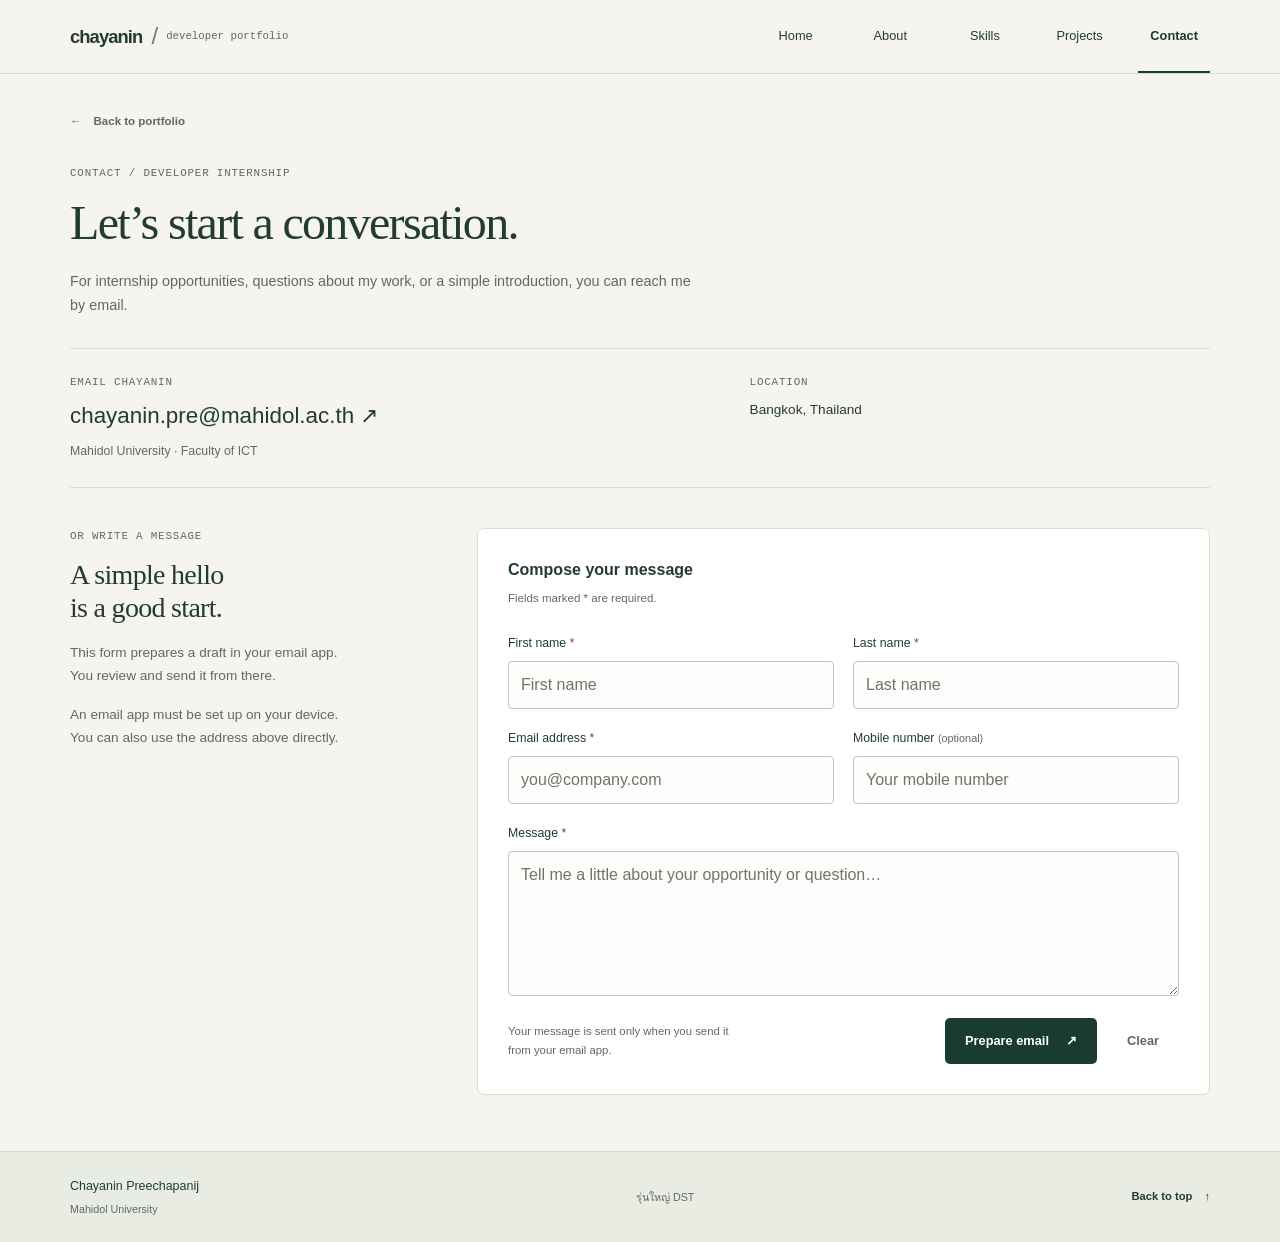
==== contact.html @ 7693a265 "Prepare portfolio for public GitHub Pages deployment" ====
<!DOCTYPE html>
<html lang="en">
<head>
    <meta charset="UTF-8">
    <meta name="viewport" content="width=device-width, initial-scale=1.0">
    <meta name="description" content="Contact Chayanin Preechapanij, a Mahidol University ICT student looking for a Developer Internship.">
    <meta name="theme-color" content="#193b32">
    <title>Contact | Chayanin Preechapanij</title>
    <link rel="stylesheet" href="styles.css">
    <script src="script.js" defer></script>
</head>
<body>
    <a class="skip-link" href="#main-content">Skip to content</a>
    <header class="site-header">
        <div class="container header-content">
            <a class="wordmark" href="index.html" aria-label="Chayanin Preechapanij — home">chayanin<span aria-hidden="true">/</span><span class="wordmark-caption">developer portfolio</span></a>
            <nav aria-label="Main navigation">
                <ul class="navigation">
                    <li><a href="index.html#home" data-section="home">Home</a></li>
                    <li><a href="index.html#about" data-section="about">About</a></li>
                    <li><a href="index.html#skills" data-section="skills">Skills</a></li>
                    <li><a href="index.html#projects" data-section="projects">Projects</a></li>
                    <li><a href="contact.html" aria-current="page">Contact</a></li>
                </ul>
            </nav>
        </div>
    </header>
    <main id="main-content" class="container contact-page" tabindex="-1">
        <a class="text-link return-link" href="index.html"><span aria-hidden="true">←</span> Back to portfolio</a>
        <div class="contact-page-heading">
            <p class="overline section-number">Contact / Developer Internship</p>
            <h1>Let’s start a conversation.</h1>
            <p>For internship opportunities, questions about my work, or a simple introduction, you can reach me by email.</p>
        </div>

        <section class="contact-directory" aria-labelledby="contact-details-title">
            <div>
                <h2 id="contact-details-title" class="overline">Email Chayanin</h2>
                <a class="email-address" href="mailto:chayanin.pre@mahidol.ac.th">chayanin.pre@mahidol.ac.th <span aria-hidden="true">↗</span></a>
                <p>Mahidol University · Faculty of ICT</p>
            </div>
            <div class="location-details">
                <p class="overline">Location</p><p>Bangkok, Thailand</p>
            </div>
        </section>

        <section class="message-section" aria-labelledby="message-title">
            <div class="message-intro">
                <p class="overline section-number">Or write a message</p>
                <h2 id="message-title">A simple hello<br>is a good start.</h2>
                <p>This form prepares a draft in your email app. You review and send it from there.</p>
                <p class="email-requirement">An email app must be set up on your device. You can also use the address above directly.</p>
            </div>

            <form id="contact-form" class="contact-form" action="mailto:chayanin.pre@mahidol.ac.th" method="post" enctype="text/plain" aria-describedby="form-help">
                <div class="form-heading"><h3>Compose your message</h3><p id="form-help">Fields marked <span class="required">*</span> are required.</p></div>
                <fieldset>
                    <legend class="visually-hidden">Your contact information and message</legend>
                    <div class="form-grid">
                        <div class="form-field"><label for="fname">First name <span class="required" aria-hidden="true">*</span></label><input id="fname" name="fname" type="text" autocomplete="given-name" placeholder="First name" maxlength="80" pattern=".*\S.*" title="Please enter your first name." required></div>
                        <div class="form-field"><label for="lname">Last name <span class="required" aria-hidden="true">*</span></label><input id="lname" name="lname" type="text" autocomplete="family-name" placeholder="Last name" maxlength="80" pattern=".*\S.*" title="Please enter your last name." required></div>
                        <div class="form-field"><label for="email">Email address <span class="required" aria-hidden="true">*</span></label><input id="email" name="email" type="email" autocomplete="email" placeholder="you@company.com" maxlength="254" required></div>
                        <div class="form-field"><label for="tel">Mobile number <span class="optional">(optional)</span></label><input id="tel" name="tel" type="tel" autocomplete="tel" placeholder="Your mobile number" maxlength="30"></div>
                        <div class="form-field full-width"><label for="message">Message <span class="required" aria-hidden="true">*</span></label><textarea id="message" name="message" rows="5" placeholder="Tell me a little about your opportunity or question…" maxlength="2000" required></textarea></div>
                    </div>
                </fieldset>
                <div class="form-bottom"><p>Your message is sent only when you send it from your email app.</p><div class="button-group"><button class="button button-dark" type="submit">Prepare email <span aria-hidden="true">↗</span></button><button class="button button-quiet" type="reset">Clear</button></div></div>
                <p class="form-status" id="form-status" role="status"></p>
                <noscript><p class="form-status">Your browser will use the form’s email-app fallback. If it does not open, please email the address above directly.</p></noscript>
            </form>
        </section>
    </main>
    <footer class="site-footer">
        <div class="container footer-content">
            <div><p class="footer-name">Chayanin Preechapanij</p><p>Mahidol University</p></div>
            <p lang="th">รุ่นใหญ่ DST</p>
            <a class="text-link" href="#main-content">Back to top <span aria-hidden="true">↑</span></a>
        </div>
    </footer>
</body>
</html>
---- styles.css ----
/* 1. Design tokens and base styles */
:root {
    --paper: #f5f4ee;
    --white: #fff;
    --ink: #233c33;
    --muted: #606a62;
    --green: #193b32;
    --green-hover: #2d5145;
    --lime: #d7edaa;
    --line: #d9ded2;
    --soft: #e9ede2;
    --focus: #a64d24;
    --heading-font: Georgia, "Times New Roman", serif;
    --body-font: "Helvetica Neue", Arial, sans-serif;
    --label-font: "SFMono-Regular", Consolas, monospace;
}

* { box-sizing: border-box; }
html { scroll-behavior: smooth; scroll-padding-top: 145px; }
body {
    margin: 0;
    background: var(--paper);
    color: var(--ink);
    font: 15px/1.7 var(--body-font);
    -webkit-font-smoothing: antialiased;
}
h1, h2, h3, p, ul, dl, dd { margin: 0; }
h1, h2 { font-family: var(--heading-font); font-weight: 400; line-height: 1.2; }
h1 { font-size: clamp(2rem, 4.1vw, 3rem); letter-spacing: -0.035em; }
h2 { font-size: 1.85rem; letter-spacing: -0.025em; }
h3 { font-size: 1.05rem; line-height: 1.4; font-weight: 600; }
p { color: var(--muted); }
a { color: inherit; text-decoration-thickness: 1px; text-underline-offset: 4px; }
a, button { transition: background-color 160ms ease, color 160ms ease, border-color 160ms ease; }
a:hover { color: var(--green-hover); }
button, input, textarea { font: inherit; }
button, summary { cursor: pointer; }
img { display: block; max-width: 100%; height: auto; }
::selection { background: var(--lime); color: var(--green); }
:focus-visible { outline: 3px solid var(--focus); outline-offset: 5px; }
.container { width: min(1140px, calc(100% - 40px)); margin-inline: auto; }
.overline { font: 0.68rem/1.6 var(--label-font); letter-spacing: 0.075em; text-transform: uppercase; }
.section-number { color: var(--muted); margin-bottom: 12px; }
.visually-hidden {
    position: absolute;
    width: 1px;
    height: 1px;
    padding: 0;
    overflow: hidden;
    clip-path: inset(50%);
    white-space: nowrap;
    border: 0;
}

/* 2. Shared navigation: every link stays visible on small screens */
.skip-link {
    position: fixed;
    top: 8px;
    left: 8px;
    z-index: 20;
    padding: 10px 16px;
    background: var(--lime);
    color: var(--green);
    transform: translateY(-160%);
}
.skip-link:focus { transform: translateY(0); }
.site-header { position: sticky; top: 0; z-index: 10; background: var(--paper); border-bottom: 1px solid var(--line); }
.header-content { display: flex; flex-direction: column; gap: 5px; padding-top: 13px; }
.wordmark { display: inline-flex; align-items: center; gap: 9px; align-self: flex-start; text-decoration: none; font-size: 1.15rem; font-weight: 700; letter-spacing: -0.05em; }
.wordmark > span:first-child { color: #738367; font-weight: 400; font-size: 1.5rem; }
.wordmark-caption { color: var(--muted); font: 0.61rem/1.4 var(--label-font); letter-spacing: 0; }
.navigation { display: grid; grid-template-columns: repeat(5, minmax(0, 1fr)); gap: 3px; list-style: none; padding: 0; }
.navigation a { display: flex; align-items: center; justify-content: center; min-height: 44px; padding: 9px 3px; border-bottom: 2px solid transparent; text-decoration: none; font-size: 0.75rem; }
.navigation a:hover { background: var(--soft); }
.navigation a[aria-current] { color: var(--green); border-bottom-color: var(--green); font-weight: 700; }

/* 3. Compact introduction */
.introduction { color: var(--paper); background: var(--green); }
.intro-topline { display: flex; flex-wrap: wrap; justify-content: space-between; align-items: center; gap: 10px; padding-block: 21px; border-bottom: 1px solid #456054; }
.intro-topline > .overline { color: #cad5c9; }
.availability { display: inline-flex; align-items: center; gap: 8px; color: var(--lime); font-size: 0.72rem; }
.availability > span { width: 6px; height: 6px; background: var(--lime); border-radius: 50%; }
.intro-content { max-width: 820px; margin-inline: auto; padding-block: 33px; text-align: center; }
.intro-description { max-width: 690px; margin: 18px auto 23px; color: #d1ddd0; font-size: 0.95rem; line-height: 1.85; }
.intro-description strong { color: var(--white); font-weight: 500; }
.button-group { display: flex; flex-wrap: wrap; align-items: center; gap: 10px; }
.intro-content .button-group { justify-content: center; }
.button { display: inline-flex; align-items: center; justify-content: center; gap: 17px; min-height: 46px; padding: 11px 19px; border: 1px solid transparent; border-radius: 5px; font-size: 0.8rem; font-weight: 600; line-height: 1.5; text-decoration: none; }
.button-lime { background: var(--lime); color: var(--green); }
.button-lime:hover { background: #e7f5c9; color: var(--green); }
.button-outline { border-color: #7c9583; color: var(--paper); background: transparent; }
.button-outline:hover { background: #315547; color: var(--white); }
.button-dark { background: var(--green); color: var(--white); }
.button-dark:hover { background: var(--green-hover); color: var(--white); }
.button-quiet { color: var(--muted); background: transparent; }
.button-quiet:hover { background: var(--soft); color: var(--ink); }
.introduction :focus-visible { outline-color: var(--lime); }
.intro-facts { display: grid; padding-block: 8px 15px; border-top: 1px solid #456054; }
.intro-facts > div { display: flex; flex-wrap: wrap; align-items: baseline; justify-content: space-between; gap: 5px 14px; padding-block: 9px; }
.intro-facts dt { color: #b6c8b8; font: 0.64rem/1.5 var(--label-font); text-transform: uppercase; letter-spacing: 0.035em; }
.intro-facts dd { font-size: 0.8rem; }

/* 4. Projects and reusable project cards */
.portfolio-section { padding-block: 36px; border-bottom: 1px solid var(--line); }
.section-heading { display: flex; flex-direction: column; gap: 15px; margin-bottom: 24px; }
.section-heading > p { font-size: 0.8rem; }
.projects-grid { display: grid; gap: 18px; }
.project-card { min-width: 0; overflow: hidden; background: var(--white); border: 1px solid var(--line); border-radius: 8px; }
.project-cover { display: flex; flex-direction: column; justify-content: space-between; gap: 22px; min-width: 0; padding: 22px; background: #e5e9de; }
.project-cover > .overline { color: #50644e; }
.project-cover img { width: 100%; border: 1px solid #cad3c2; border-radius: 2px; box-shadow: 0 7px 18px rgb(25 59 50 / 8%); }
.cover-caption { color: #50644e; font: 0.66rem/1.5 var(--label-font); }
.project-content { padding: 25px; }
.project-content > .overline { margin-bottom: 10px; color: var(--muted); }
.project-content h3 { font-size: 1.3rem; letter-spacing: -0.025em; }
.project-content > p:not(.overline) { margin-top: 12px; font-size: 0.83rem; }
.technology-list { display: flex; flex-wrap: wrap; gap: 7px; list-style: none; margin-block: 21px; padding: 0; }
.technology-list li { padding: 3px 7px; border: 1px solid var(--line); border-radius: 3px; color: #54624f; font: 0.66rem/1.6 var(--label-font); }
.project-links { display: flex; flex-wrap: wrap; align-items: center; gap: 9px 16px; }
.text-link { display: inline-flex; align-items: center; gap: 12px; min-height: 44px; font-size: 0.78rem; font-weight: 600; text-decoration: none; }
.text-link:hover { text-decoration: underline; }
.source-note { color: var(--muted); font-size: 0.67rem; }
.project-placeholder { display: flex; flex-direction: column; justify-content: space-between; align-items: flex-start; gap: 22px; min-width: 0; padding: 25px; border: 1px dashed #bac5b0; border-radius: 8px; }
.placeholder-mark { color: #79896f; font-size: 1.7rem; font-weight: 300; line-height: 1; }
.project-placeholder .overline { margin-bottom: 9px; color: var(--muted); }
.project-placeholder h3 { font-size: 1.15rem; }
.project-placeholder p:not(.overline) { max-width: 260px; margin-top: 10px; font-size: 0.8rem; }
.placeholder-label { padding: 3px 8px; background: var(--soft); color: #596752; font: 0.62rem/1.6 var(--label-font); }

/* 5. Profile, skills, and academic records */
.section-with-rail { display: grid; gap: 24px; }
.section-rail > p:last-child:not(.overline) { margin-top: 13px; max-width: 190px; font-size: 0.8rem; }
.about-content > p:not(.section-lead) { margin-top: 16px; max-width: 750px; font-size: 0.88rem; }
.section-lead { color: var(--ink); font-size: 1.3rem; font-weight: 500; letter-spacing: -0.02em; line-height: 1.5; }
.section-lead > span { color: var(--muted); font-weight: 400; }
.profile-note { display: flex; align-items: flex-start; gap: 12px; margin-top: 22px; padding: 14px 16px; border-left: 2px solid #77935b; background: var(--soft); }
.profile-note p { font-size: 0.78rem; }
.profile-note strong { color: var(--ink); font-weight: 600; }
.note-marker { width: 6px; height: 6px; margin-top: 7px; background: #68844f; flex-shrink: 0; }
.skill-row { display: flex; flex-wrap: wrap; justify-content: space-between; align-items: center; gap: 18px; padding-block: 21px; border-bottom: 1px solid var(--line); }
.skill-row:first-child { padding-top: 0; }
.skill-row h3 { font-size: 0.88rem; font-weight: 500; }
.skill-list { display: flex; flex-wrap: wrap; gap: 10px; list-style: none; padding: 0; }
.skill-list li { min-width: 64px; padding: 5px 14px; border: 1px solid #c4cebc; background: var(--white); border-radius: 4px; text-align: center; font: 0.85rem/1.6 var(--label-font); }
.implementation-note { margin-top: 20px; font-size: 0.76rem; }
.implementation-note strong { color: var(--ink); font-weight: 500; }
.education-records { display: grid; gap: 26px; }
.education-record + .education-record { padding-top: 25px; border-top: 1px solid var(--line); }
.record-label { display: flex; flex-wrap: wrap; align-items: center; gap: 12px; margin-bottom: 12px; color: var(--muted); }
.record-badge { border-radius: 3px; padding: 2px 7px; background: var(--soft); color: #526348; font-size: 0.65rem; }
.education-record h3 { margin-bottom: 5px; font-size: 1.08rem; }
.education-record p { font-size: 0.85rem; }
.education-record .record-detail { margin-top: 10px; font-size: 0.73rem; }
.record-detail > span { padding-inline: 8px; color: var(--muted); }
.record-detail strong { color: var(--ink); }
.background-grid { display: grid; gap: 24px; }
.languages > h3 { margin-bottom: 16px; font-size: 0.88rem; }
.languages dl > div { display: flex; flex-wrap: wrap; justify-content: space-between; gap: 8px; padding-block: 10px; font-size: 0.8rem; border-bottom: 1px solid var(--line); }
.languages dd { color: var(--muted); }
.background-details details { border-bottom: 1px solid var(--line); }
summary { display: flex; align-items: center; justify-content: space-between; gap: 16px; min-height: 46px; padding-block: 12px; list-style: none; font-size: 0.83rem; }
summary::-webkit-details-marker { display: none; }
summary:hover { color: var(--green-hover); }
summary > span { font-size: 1.1rem; transition: transform 160ms ease; }
details[open] > summary > span { transform: rotate(45deg); }
.details-content, .reference-list { padding: 5px 0 19px; }
.details-content h3, .reference-list h3 { font-size: 0.85rem; }
.details-content p { margin-top: 5px; font-size: 0.8rem; }
.details-content .detail-caption { font-size: 0.72rem; }
.reference-list { display: grid; gap: 14px; list-style: none; font-size: 0.78rem; }
.reference-list a { overflow-wrap: anywhere; }

/* 6. Contact invitation and footer */
.contact-invitation { display: flex; flex-direction: column; align-items: flex-start; gap: 22px; padding-block: 36px; }
.contact-invitation .overline { color: var(--muted); margin-bottom: 12px; }
.contact-invitation h2 { font-size: 1.75rem; }
.contact-invitation p:last-child { margin-top: 11px; font-size: 0.82rem; }
.site-footer { background: #e9ece2; border-top: 1px solid #d4dbcc; }
.footer-content { display: flex; flex-wrap: wrap; align-items: center; justify-content: space-between; gap: 16px 28px; padding-block: 23px; font-size: 0.67rem; }
.footer-name { color: var(--ink); margin-bottom: 3px; font-size: 0.78rem; }
.footer-content .text-link { font-size: 0.7rem; }

/* 7. Contact page */
.contact-page { padding-block: 20px 40px; }
.return-link { color: var(--muted); font-size: 0.72rem; margin-bottom: 21px; }
.contact-page-heading > p:last-child { max-width: 630px; margin-top: 17px; font-size: 0.9rem; }
.contact-directory { display: grid; gap: 24px; margin-top: 30px; padding-block: 25px; border-top: 1px solid var(--line); border-bottom: 1px solid var(--line); }
.contact-directory .overline { margin-bottom: 7px; color: var(--muted); }
.email-address { display: inline-block; font-size: clamp(0.95rem, 2.1vw, 1.4rem); line-height: 1.6; font-weight: 500; text-decoration: none; overflow-wrap: anywhere; }
.email-address:hover { text-decoration: underline; }
.contact-directory p:not(.overline) { margin-top: 7px; font-size: 0.77rem; }
.location-details > p:not(.overline) { color: var(--ink); font-size: 0.85rem; }
.postal-address { max-width: 330px; margin-top: 7px; }
.postal-address summary { justify-content: flex-start; gap: 12px; padding-block: 6px; min-height: 44px; color: var(--muted); font-size: 0.72rem; }
.postal-address address { padding-block: 4px 8px; color: var(--muted); font-size: 0.78rem; font-style: normal; }
.message-section { display: grid; gap: 26px; margin-top: 34px; }
.message-intro > p:not(.overline) { margin-top: 16px; font-size: 0.85rem; }
.message-intro .email-requirement { font-size: 0.74rem; }
.contact-form { min-width: 0; padding: 23px; border: 1px solid var(--line); border-radius: 7px; background: var(--white); }
.form-heading { margin-bottom: 25px; }
.form-heading h3 { font-size: 1rem; }
.form-heading p { margin-top: 7px; font-size: 0.72rem; }
fieldset { min-width: 0; margin: 0; border: 0; padding: 0; }
.form-grid { display: grid; gap: 19px; }
.form-field { display: flex; flex-direction: column; gap: 7px; min-width: 0; }
label { font-size: 0.77rem; font-weight: 500; }
.required { color: #8e4623; }
.optional { color: var(--muted); font-size: 0.68rem; }
input, textarea { width: 100%; min-width: 0; border: 1px solid #bec8b6; border-radius: 4px; padding: 11px 12px; background: #fdfdfb; color: var(--ink); font-size: 1rem; line-height: 1.5; transition: border-color 160ms ease; }
input::placeholder, textarea::placeholder { color: #6d7668; opacity: 1; }
input:hover, textarea:hover { border-color: #7d9270; }
input:focus, textarea:focus { outline: 2px solid var(--green); outline-offset: 2px; border-color: var(--green); }
textarea { min-height: 145px; resize: vertical; }
.form-bottom { display: flex; flex-direction: column; gap: 18px; margin-top: 22px; }
.form-bottom > p { max-width: 310px; font-size: 0.71rem; }
.form-status:not(:empty) { margin-top: 20px; padding: 13px 16px; border-left: 2px solid #769354; background: var(--soft); color: var(--green); font-size: 0.78rem; overflow-wrap: anywhere; }

/* 8. Responsive enhancements */
@media (min-width: 600px) {
    .container { width: min(1140px, calc(100% - 64px)); }
    .intro-content { padding-block: 38px; }
    .intro-facts { grid-template-columns: repeat(3, minmax(0, 1fr)); gap: 20px; padding-block: 16px; }
    .intro-facts > div { display: block; padding: 0; }
    .intro-facts dd { margin-top: 6px; font-size: 0.76rem; }
    .portfolio-section { padding-block: 42px; }
    .section-heading { flex-direction: row; align-items: flex-end; justify-content: space-between; gap: 24px; }
    .section-heading > p { max-width: 280px; }
    .featured-project { display: grid; grid-template-columns: minmax(0, 0.9fr) minmax(0, 1fr); }
    .project-cover { padding: 20px; }
    .project-placeholder { flex-direction: row; align-items: center; }
    .placeholder-label { white-space: nowrap; }
    .background-grid { grid-template-columns: repeat(2, minmax(0, 1fr)); gap: 35px; }
    .contact-directory { grid-template-columns: minmax(0, 1.4fr) minmax(0, 1fr); gap: 35px; }
    .form-grid { grid-template-columns: repeat(2, minmax(0, 1fr)); }
    .full-width { grid-column: 1 / -1; }
    .contact-form { padding: 30px; }
    .form-bottom { flex-direction: row; align-items: center; justify-content: space-between; gap: 20px; }
    .form-bottom > p { max-width: 210px; }
    .form-bottom .button-group { flex-wrap: nowrap; }
}

@media (min-width: 760px) {
    html { scroll-padding-top: 104px; }
    .header-content { min-height: 73px; flex-direction: row; justify-content: space-between; align-items: center; gap: 22px; padding-top: 0; }
    .wordmark { align-self: auto; }
    .navigation { gap: 15px; }
    .navigation a { padding-inline: 8px; min-height: 73px; }
    .section-with-rail { grid-template-columns: 185px minmax(0, 1fr); gap: 44px; }
    .contact-invitation { flex-direction: row; justify-content: space-between; align-items: center; padding-block: 40px; }
    .contact-invitation .button { flex-shrink: 0; }
    .contact-page { padding-block: 26px 56px; }
    .message-intro h2 { font-size: 1.75rem; }
}

@media (min-width: 950px) {
    .message-section { grid-template-columns: minmax(0, 0.7fr) minmax(0, 1.5fr); gap: 36px; margin-top: 40px; }
    .message-intro > p { max-width: 270px; }
    .form-bottom { flex-direction: column; align-items: flex-start; }
    .form-bottom > p { max-width: none; }
}

@media (min-width: 1050px) {
    .wordmark-caption { font-size: 0.67rem; }
    .navigation { gap: 23px; }
    .navigation a { font-size: 0.8rem; padding-inline: 12px; }
    .intro-facts { padding-block: 20px; }
    .intro-facts > div + div { border-left: 1px solid #456054; padding-left: 28px; }
    .intro-facts dd { font-size: 0.84rem; }
    .projects-grid { grid-template-columns: minmax(0, 2.6fr) minmax(0, 1fr); }
    .project-placeholder { flex-direction: column; align-items: flex-start; gap: 25px; }
    .project-cover { padding: 24px; }
    .project-content { padding: 27px; }
    .portfolio-section { padding-block: 46px; }
    .section-with-rail { grid-template-columns: 240px minmax(0, 1fr); gap: 60px; }
    .education-records { grid-template-columns: minmax(0, 1.35fr) minmax(0, 1fr); gap: 30px; }
    .education-record + .education-record { padding-top: 0; padding-left: 30px; border-top: 0; border-left: 1px solid var(--line); }
    .message-section { gap: 65px; }
    .form-bottom { flex-direction: row; align-items: center; }
    .form-bottom > p { max-width: 230px; }
}

@media (prefers-reduced-motion: reduce) {
    html { scroll-behavior: auto; }
    *, *::before, *::after { transition: none !important; }
}
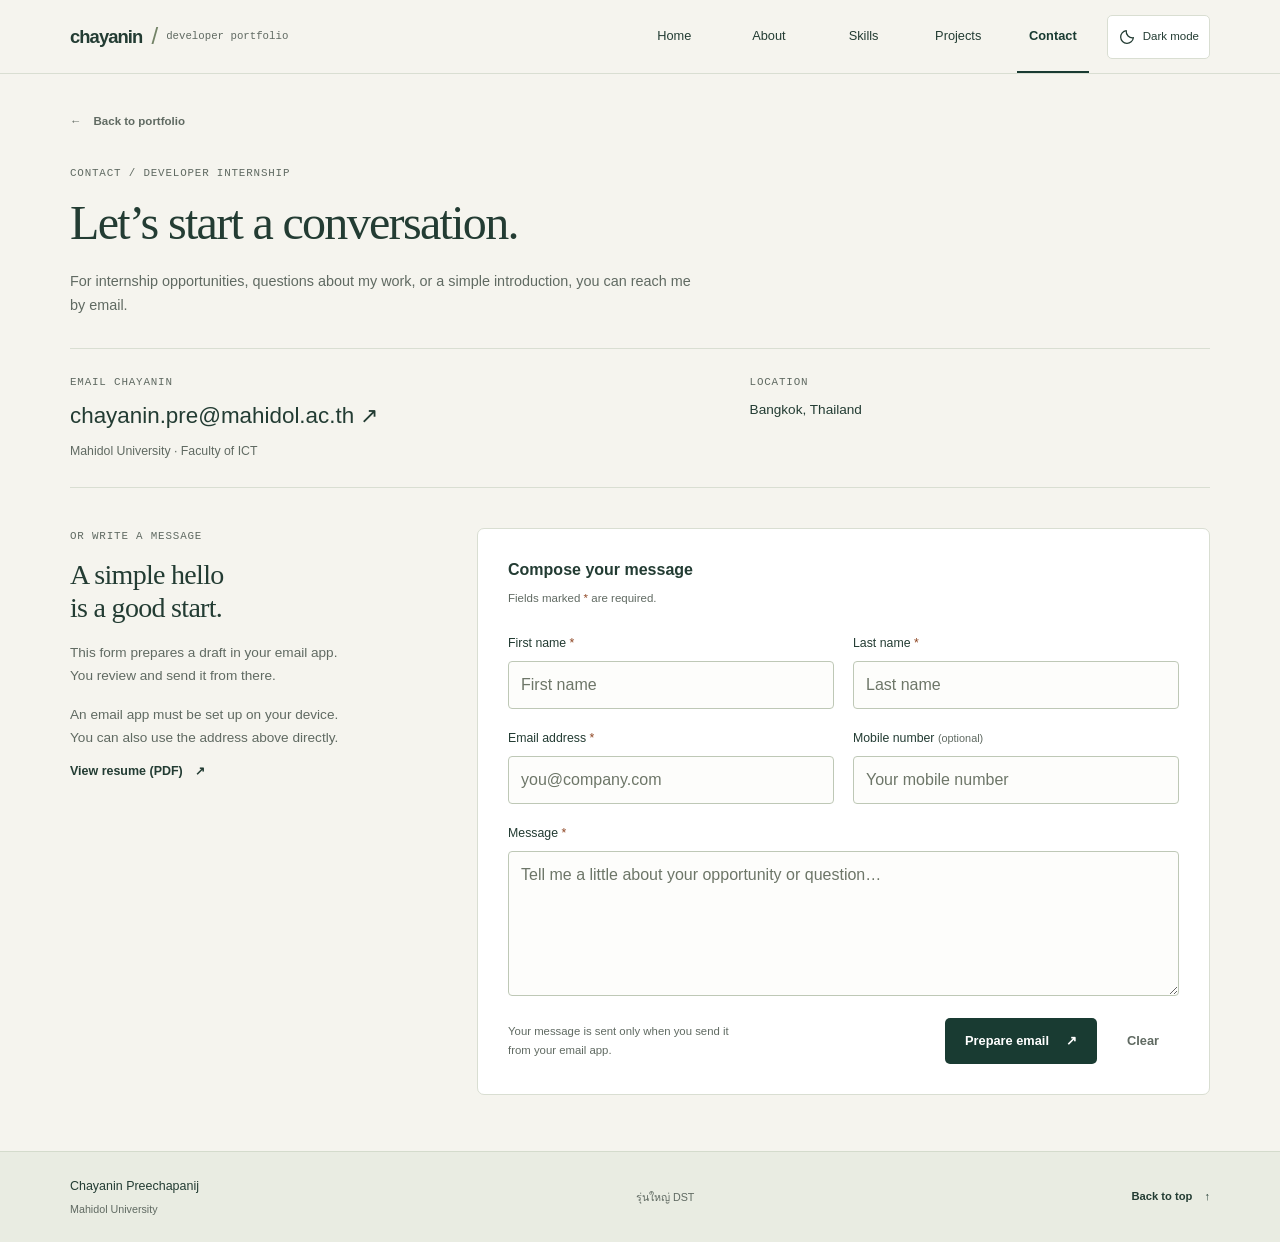
==== commit 9a2e1040: "Add persistent dark mode and resume PDF" ====
--- a/contact.html
+++ b/contact.html
@@ -6,6 +6,7 @@
     <meta name="description" content="Contact Chayanin Preechapanij, a Mahidol University ICT student looking for a Developer Internship.">
     <meta name="theme-color" content="#193b32">
     <title>Contact | Chayanin Preechapanij</title>
+    <script src="theme.js"></script>
     <link rel="stylesheet" href="styles.css">
     <script src="script.js" defer></script>
 </head>
@@ -23,6 +24,10 @@
                     <li><a href="contact.html" aria-current="page">Contact</a></li>
                 </ul>
             </nav>
+            <button class="theme-toggle" type="button" aria-label="Dark mode" aria-pressed="false" hidden>
+                <svg viewBox="0 0 24 24" width="18" height="18" aria-hidden="true"><path d="M20.5 13A8.5 8.5 0 0 1 11 3.5 8.5 8.5 0 1 0 20.5 13Z"/></svg>
+                <span>Dark mode</span>
+            </button>
         </div>
     </header>
     <main id="main-content" class="container contact-page" tabindex="-1">
@@ -50,6 +55,7 @@
                 <h2 id="message-title">A simple hello<br>is a good start.</h2>
                 <p>This form prepares a draft in your email app. You review and send it from there.</p>
                 <p class="email-requirement">An email app must be set up on your device. You can also use the address above directly.</p>
+                <a class="text-link" href="resume.pdf" target="_blank" rel="noopener" aria-label="View resume PDF (opens in a new tab)">View resume (PDF) <span aria-hidden="true">↗</span></a>
             </div>
 
             <form id="contact-form" class="contact-form" action="mailto:chayanin.pre@mahidol.ac.th" method="post" enctype="text/plain" aria-describedby="form-help">
--- a/styles.css
+++ b/styles.css
@@ -10,6 +10,10 @@
     --line: #d9ded2;
     --soft: #e9ede2;
     --focus: #a64d24;
+    --hero-bg: #193b32;
+    --hero-text: #f5f4ee;
+    --button-text: #fff;
+    color-scheme: light;
     --heading-font: Georgia, "Times New Roman", serif;
     --body-font: "Helvetica Neue", Arial, sans-serif;
     --label-font: "SFMono-Regular", Consolas, monospace;
@@ -36,7 +40,7 @@
 button, input, textarea { font: inherit; }
 button, summary { cursor: pointer; }
 img { display: block; max-width: 100%; height: auto; }
-::selection { background: var(--lime); color: var(--green); }
+::selection { background: var(--lime); color: #193b32; }
 :focus-visible { outline: 3px solid var(--focus); outline-offset: 5px; }
 .container { width: min(1140px, calc(100% - 40px)); margin-inline: auto; }
 .overline { font: 0.68rem/1.6 var(--label-font); letter-spacing: 0.075em; text-transform: uppercase; }
@@ -60,7 +64,7 @@
     z-index: 20;
     padding: 10px 16px;
     background: var(--lime);
-    color: var(--green);
+    color: #193b32;
     transform: translateY(-160%);
 }
 .skip-link:focus { transform: translateY(0); }
@@ -75,23 +79,23 @@
 .navigation a[aria-current] { color: var(--green); border-bottom-color: var(--green); font-weight: 700; }
 
 /* 3. Compact introduction */
-.introduction { color: var(--paper); background: var(--green); }
+.introduction { color: var(--hero-text); background: var(--hero-bg); }
 .intro-topline { display: flex; flex-wrap: wrap; justify-content: space-between; align-items: center; gap: 10px; padding-block: 21px; border-bottom: 1px solid #456054; }
 .intro-topline > .overline { color: #cad5c9; }
 .availability { display: inline-flex; align-items: center; gap: 8px; color: var(--lime); font-size: 0.72rem; }
 .availability > span { width: 6px; height: 6px; background: var(--lime); border-radius: 50%; }
 .intro-content { max-width: 820px; margin-inline: auto; padding-block: 33px; text-align: center; }
 .intro-description { max-width: 690px; margin: 18px auto 23px; color: #d1ddd0; font-size: 0.95rem; line-height: 1.85; }
-.intro-description strong { color: var(--white); font-weight: 500; }
+.intro-description strong { color: var(--hero-text); font-weight: 500; }
 .button-group { display: flex; flex-wrap: wrap; align-items: center; gap: 10px; }
 .intro-content .button-group { justify-content: center; }
 .button { display: inline-flex; align-items: center; justify-content: center; gap: 17px; min-height: 46px; padding: 11px 19px; border: 1px solid transparent; border-radius: 5px; font-size: 0.8rem; font-weight: 600; line-height: 1.5; text-decoration: none; }
-.button-lime { background: var(--lime); color: var(--green); }
-.button-lime:hover { background: #e7f5c9; color: var(--green); }
-.button-outline { border-color: #7c9583; color: var(--paper); background: transparent; }
-.button-outline:hover { background: #315547; color: var(--white); }
-.button-dark { background: var(--green); color: var(--white); }
-.button-dark:hover { background: var(--green-hover); color: var(--white); }
+.button-lime { background: var(--lime); color: #193b32; }
+.button-lime:hover { background: #e7f5c9; color: #193b32; }
+.button-outline { border-color: #7c9583; color: var(--hero-text); background: transparent; }
+.button-outline:hover { background: #315547; color: var(--hero-text); }
+.button-dark { background: var(--green); color: var(--button-text); }
+.button-dark:hover { background: var(--green-hover); color: var(--button-text); }
 .button-quiet { color: var(--muted); background: transparent; }
 .button-quiet:hover { background: var(--soft); color: var(--ink); }
 .introduction :focus-visible { outline-color: var(--lime); }
@@ -283,3 +287,72 @@
     html { scroll-behavior: auto; }
     *, *::before, *::after { transition: none !important; }
 }
+
+/* 9. Theme control and dark palette */
+:root[data-theme="dark"] {
+    --paper: #121c17;
+    --white: #1b2921;
+    --ink: #e5ece3;
+    --muted: #aebdac;
+    --green: #c9e5b1;
+    --green-hover: #e0f1cf;
+    --line: #3b4c3e;
+    --soft: #25362b;
+    --focus: #edbd8f;
+    --hero-bg: #152e25;
+    --button-text: #15221a;
+    color-scheme: dark;
+}
+.header-content { display: grid; grid-template-columns: minmax(0, 1fr) auto; gap: 5px 12px; padding-top: 13px; }
+.header-content nav { grid-column: 1 / -1; }
+.wordmark { grid-column: 1; grid-row: 1; align-self: center; }
+.theme-toggle {
+    grid-column: 2;
+    grid-row: 1;
+    display: inline-flex;
+    align-items: center;
+    justify-content: center;
+    gap: 7px;
+    min-height: 44px;
+    padding: 8px 10px;
+    border: 1px solid var(--line);
+    border-radius: 5px;
+    background: var(--white);
+    color: var(--ink);
+    font-size: 0.72rem;
+    white-space: nowrap;
+}
+.theme-toggle[hidden] { display: none; }
+.theme-toggle:hover { background: var(--soft); border-color: var(--muted); }
+.theme-toggle[aria-pressed="true"] { border-color: var(--green); }
+.theme-toggle svg { fill: none; stroke: currentColor; stroke-width: 1.7; stroke-linejoin: round; }
+.pdf-label { font: 0.65rem/1.4 var(--label-font); border: 1px solid #7c9583; border-radius: 3px; padding: 2px 4px; }
+.navigation a { min-height: 44px; }
+html { scroll-padding-top: 145px; }
+[data-theme="dark"] .wordmark > span:first-child { color: var(--muted); }
+[data-theme="dark"] .project-cover { background: #23382b; }
+[data-theme="dark"] .project-cover > .overline,
+[data-theme="dark"] .cover-caption { color: #bed0b5; }
+[data-theme="dark"] .project-cover img { border-color: #53684a; }
+[data-theme="dark"] .technology-list li,
+[data-theme="dark"] .placeholder-label,
+[data-theme="dark"] .record-badge { color: #c2d3b5; }
+[data-theme="dark"] .project-placeholder { border-color: #617955; }
+[data-theme="dark"] .placeholder-mark { color: #a6be92; }
+[data-theme="dark"] .skill-list li { border-color: #586f4c; }
+[data-theme="dark"] .site-footer { background: #1b2a20; border-color: var(--line); }
+[data-theme="dark"] .required { color: #efbc92; }
+[data-theme="dark"] input,
+[data-theme="dark"] textarea { background: #142119; border-color: #627658; }
+[data-theme="dark"] input::placeholder,
+[data-theme="dark"] textarea::placeholder { color: #a7b69e; }
+@media (max-width: 599px) {
+    .wordmark-caption { display: none; }
+}
+@media (min-width: 950px) {
+    .header-content { grid-template-columns: minmax(0, 1fr) auto auto; gap: 18px; padding-top: 0; }
+    .header-content nav { grid-column: 2; grid-row: 1; }
+    .theme-toggle { grid-column: 3; }
+    .navigation a { min-height: 73px; }
+    html { scroll-padding-top: 104px; }
+}
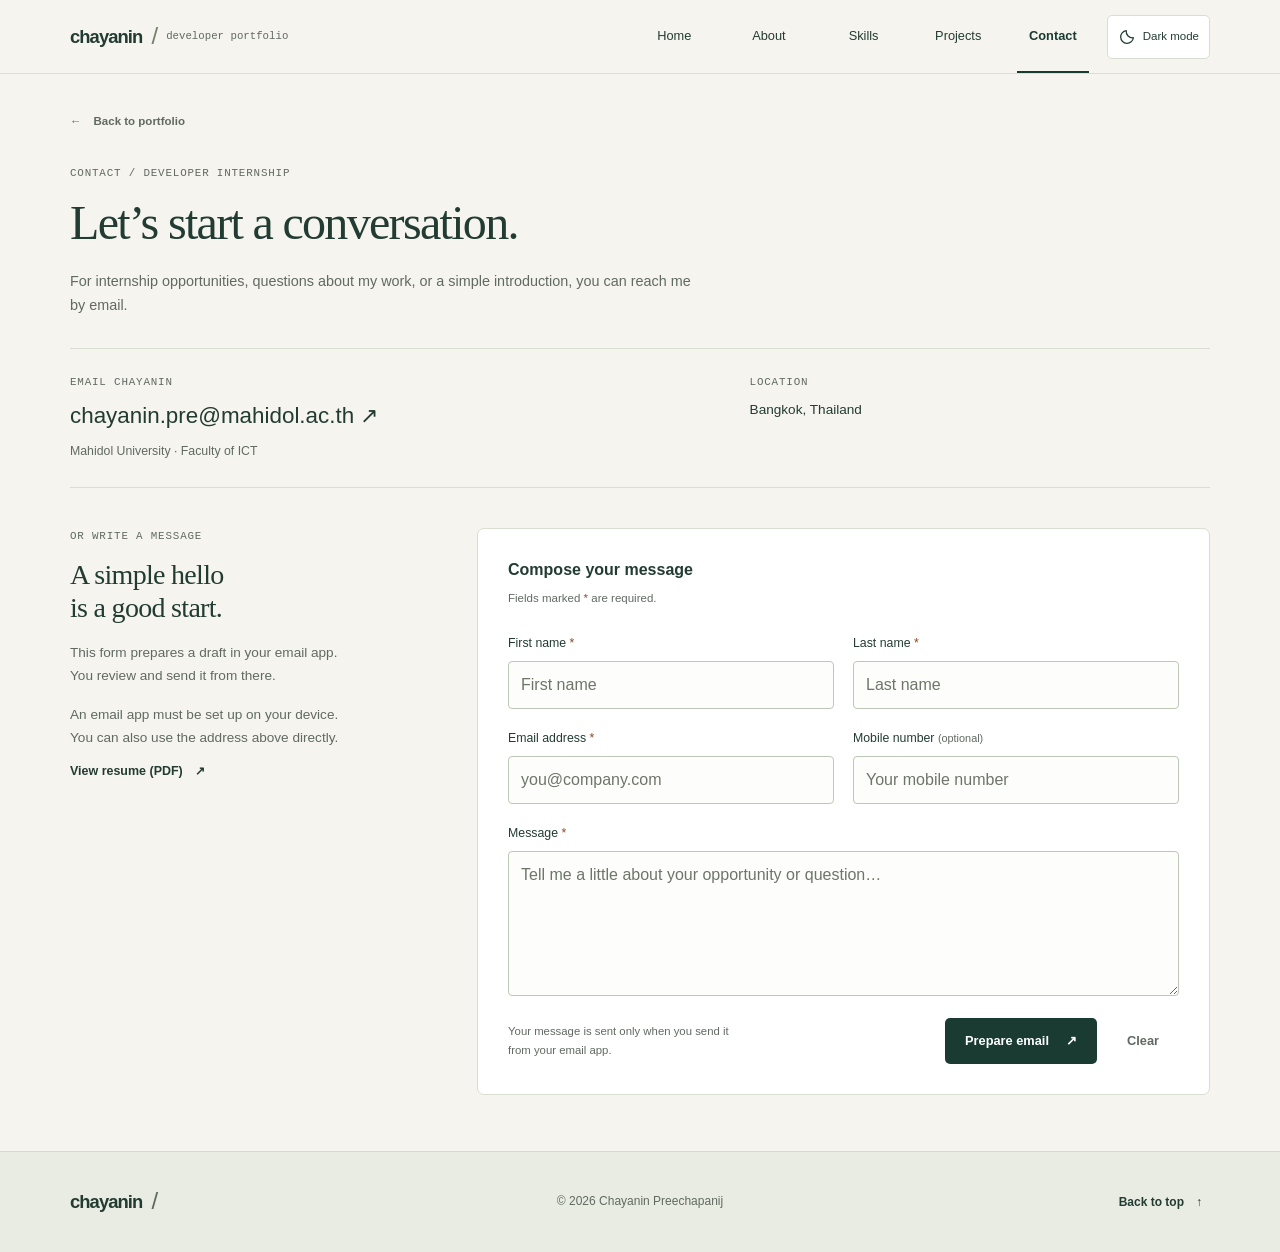
==== commit 80574b52: "Refine technical skills and redesign portfolio footer" ====
--- a/contact.html
+++ b/contact.html
@@ -10,7 +10,7 @@
     <link rel="stylesheet" href="styles.css">
     <script src="script.js" defer></script>
 </head>
-<body>
+<body id="page-top">
     <a class="skip-link" href="#main-content">Skip to content</a>
     <header class="site-header">
         <div class="container header-content">
@@ -78,9 +78,9 @@
     </main>
     <footer class="site-footer">
         <div class="container footer-content">
-            <div><p class="footer-name">Chayanin Preechapanij</p><p>Mahidol University</p></div>
-            <p lang="th">รุ่นใหญ่ DST</p>
-            <a class="text-link" href="#main-content">Back to top <span aria-hidden="true">↑</span></a>
+            <a class="footer-logo" href="index.html" aria-label="Chayanin Preechapanij — home">chayanin<span aria-hidden="true">/</span></a>
+            <p class="footer-credit">&copy; 2026 Chayanin Preechapanij</p>
+            <a class="text-link footer-top" href="#page-top">Back to top <span aria-hidden="true">↑</span></a>
         </div>
     </footer>
 </body>
--- a/styles.css
+++ b/styles.css
@@ -118,6 +118,10 @@
 .project-content > .overline { margin-bottom: 10px; color: var(--muted); }
 .project-content h3 { font-size: 1.3rem; letter-spacing: -0.025em; }
 .project-content > p:not(.overline) { margin-top: 12px; font-size: 0.83rem; }
+.project-spotlight { grid-column: 1 / -1; }
+.project-content > .project-subtitle { color: var(--ink); font-weight: 600; }
+.project-features { margin-top: 16px; padding-left: 18px; color: var(--muted); font-size: 0.8rem; }
+.project-features li + li { margin-top: 5px; }
 .technology-list { display: flex; flex-wrap: wrap; gap: 7px; list-style: none; margin-block: 21px; padding: 0; }
 .technology-list li { padding: 3px 7px; border: 1px solid var(--line); border-radius: 3px; color: #54624f; font: 0.66rem/1.6 var(--label-font); }
 .project-links { display: flex; flex-wrap: wrap; align-items: center; gap: 9px 16px; }
@@ -141,13 +145,30 @@
 .profile-note p { font-size: 0.78rem; }
 .profile-note strong { color: var(--ink); font-weight: 600; }
 .note-marker { width: 6px; height: 6px; margin-top: 7px; background: #68844f; flex-shrink: 0; }
-.skill-row { display: flex; flex-wrap: wrap; justify-content: space-between; align-items: center; gap: 18px; padding-block: 21px; border-bottom: 1px solid var(--line); }
-.skill-row:first-child { padding-top: 0; }
-.skill-row h3 { font-size: 0.88rem; font-weight: 500; }
-.skill-list { display: flex; flex-wrap: wrap; gap: 10px; list-style: none; padding: 0; }
-.skill-list li { min-width: 64px; padding: 5px 14px; border: 1px solid #c4cebc; background: var(--white); border-radius: 4px; text-align: center; font: 0.85rem/1.6 var(--label-font); }
-.implementation-note { margin-top: 20px; font-size: 0.76rem; }
-.implementation-note strong { color: var(--ink); font-weight: 500; }
+/* Skills: compact introduction and four independent capability cards. */
+.skills-section { display: grid; gap: 28px; }
+.skills-section .section-rail > p:last-child { max-width: 32ch; line-height: 1.7; }
+.skills-grid { display: grid; grid-template-columns: minmax(0, 1fr); gap: 20px; min-width: 0; }
+.skill-card { display: flex; flex-direction: column; min-width: 0; padding: 22px; border: 1px solid var(--line); border-radius: 10px; background: var(--white); box-shadow: 0 3px 12px rgb(0 0 0 / 3%); transition: border-color 160ms ease, box-shadow 160ms ease, transform 160ms ease; }
+@media (hover: hover) and (pointer: fine) {
+    .skill-card:hover { border-color: var(--muted); box-shadow: 0 6px 18px rgb(0 0 0 / 8%); }
+}
+@media (hover: hover) and (pointer: fine) and (prefers-reduced-motion: no-preference) {
+    .skill-card:hover { transform: translateY(-2px); }
+}
+.skill-card-heading { display: flex; align-items: center; gap: 12px; min-height: 44px; margin-bottom: 16px; }
+.skill-index { display: grid; place-items: center; flex: 0 0 36px; height: 36px; border: 1px solid var(--line); border-radius: 8px; color: var(--green); background: var(--soft); font: 0.72rem/1 var(--label-font); }
+.skill-card h3 { max-width: 26ch; font-size: 1rem; line-height: 1.4; letter-spacing: -0.015em; }
+.skill-list { display: grid; grid-template-columns: repeat(2, minmax(0, 1fr)); gap: 7px; list-style: none; padding: 0; margin-bottom: 16px; }
+.skill-list li { display: flex; align-items: center; min-height: 36px; padding: 7px 10px; border: 1px solid var(--line); border-radius: 5px; background: var(--paper); color: var(--ink); overflow-wrap: anywhere; font-size: 0.77rem; line-height: 1.45; }
+.skill-card > p { margin-top: auto; padding-top: 14px; border-top: 1px solid var(--line); font-size: 0.8rem; line-height: 1.65; }
+@media (min-width: 700px) {
+    .skills-grid { grid-template-columns: repeat(2, minmax(0, 1fr)); }
+}
+@media (min-width: 1100px) {
+    .skills-section { grid-template-columns: 210px minmax(0, 1fr); gap: 40px; }
+    .skills-section .section-rail { padding-top: 5px; }
+}
 .education-records { display: grid; gap: 26px; }
 .education-record + .education-record { padding-top: 25px; border-top: 1px solid var(--line); }
 .record-label { display: flex; flex-wrap: wrap; align-items: center; gap: 12px; margin-bottom: 12px; color: var(--muted); }
@@ -180,9 +201,18 @@
 .contact-invitation h2 { font-size: 1.75rem; }
 .contact-invitation p:last-child { margin-top: 11px; font-size: 0.82rem; }
 .site-footer { background: #e9ece2; border-top: 1px solid #d4dbcc; }
-.footer-content { display: flex; flex-wrap: wrap; align-items: center; justify-content: space-between; gap: 16px 28px; padding-block: 23px; font-size: 0.67rem; }
-.footer-name { color: var(--ink); margin-bottom: 3px; font-size: 0.78rem; }
-.footer-content .text-link { font-size: 0.7rem; }
+.footer-content { display: grid; grid-template-columns: minmax(0, 1fr) minmax(0, 1fr); align-items: center; gap: 12px 16px; padding-block: 24px; }
+.footer-logo { display: inline-flex; align-items: center; gap: 9px; justify-self: start; min-height: 44px; color: var(--ink); font-size: 1.15rem; font-weight: 700; letter-spacing: -0.05em; text-decoration: none; }
+.footer-logo span { color: var(--muted); font-size: 1.5rem; font-weight: 400; }
+.footer-logo:hover { color: var(--green-hover); }
+.footer-credit { grid-column: 1 / -1; grid-row: 2; text-align: center; font-size: 0.75rem; line-height: 1.6; }
+.footer-top { grid-column: 2; grid-row: 1; justify-self: end; padding-inline: 8px; border-radius: 5px; font-size: 0.75rem; white-space: nowrap; }
+.footer-top:hover { background: var(--soft); }
+@media (min-width: 700px) {
+    .footer-content { grid-template-columns: minmax(0, 1fr) auto minmax(0, 1fr); gap: 20px; padding-block: 28px; }
+    .footer-credit { grid-column: 2; grid-row: 1; }
+    .footer-top { grid-column: 3; }
+}
 
 /* 7. Contact page */
 .contact-page { padding-block: 20px 40px; }
@@ -244,6 +274,7 @@
 }
 
 @media (min-width: 760px) {
+    .project-spotlight { display: grid; grid-template-columns: minmax(0, 0.95fr) minmax(0, 1fr); }
     html { scroll-padding-top: 104px; }
     .header-content { min-height: 73px; flex-direction: row; justify-content: space-between; align-items: center; gap: 22px; padding-top: 0; }
     .wordmark { align-self: auto; }
@@ -339,7 +370,6 @@
 [data-theme="dark"] .record-badge { color: #c2d3b5; }
 [data-theme="dark"] .project-placeholder { border-color: #617955; }
 [data-theme="dark"] .placeholder-mark { color: #a6be92; }
-[data-theme="dark"] .skill-list li { border-color: #586f4c; }
 [data-theme="dark"] .site-footer { background: #1b2a20; border-color: var(--line); }
 [data-theme="dark"] .required { color: #efbc92; }
 [data-theme="dark"] input,
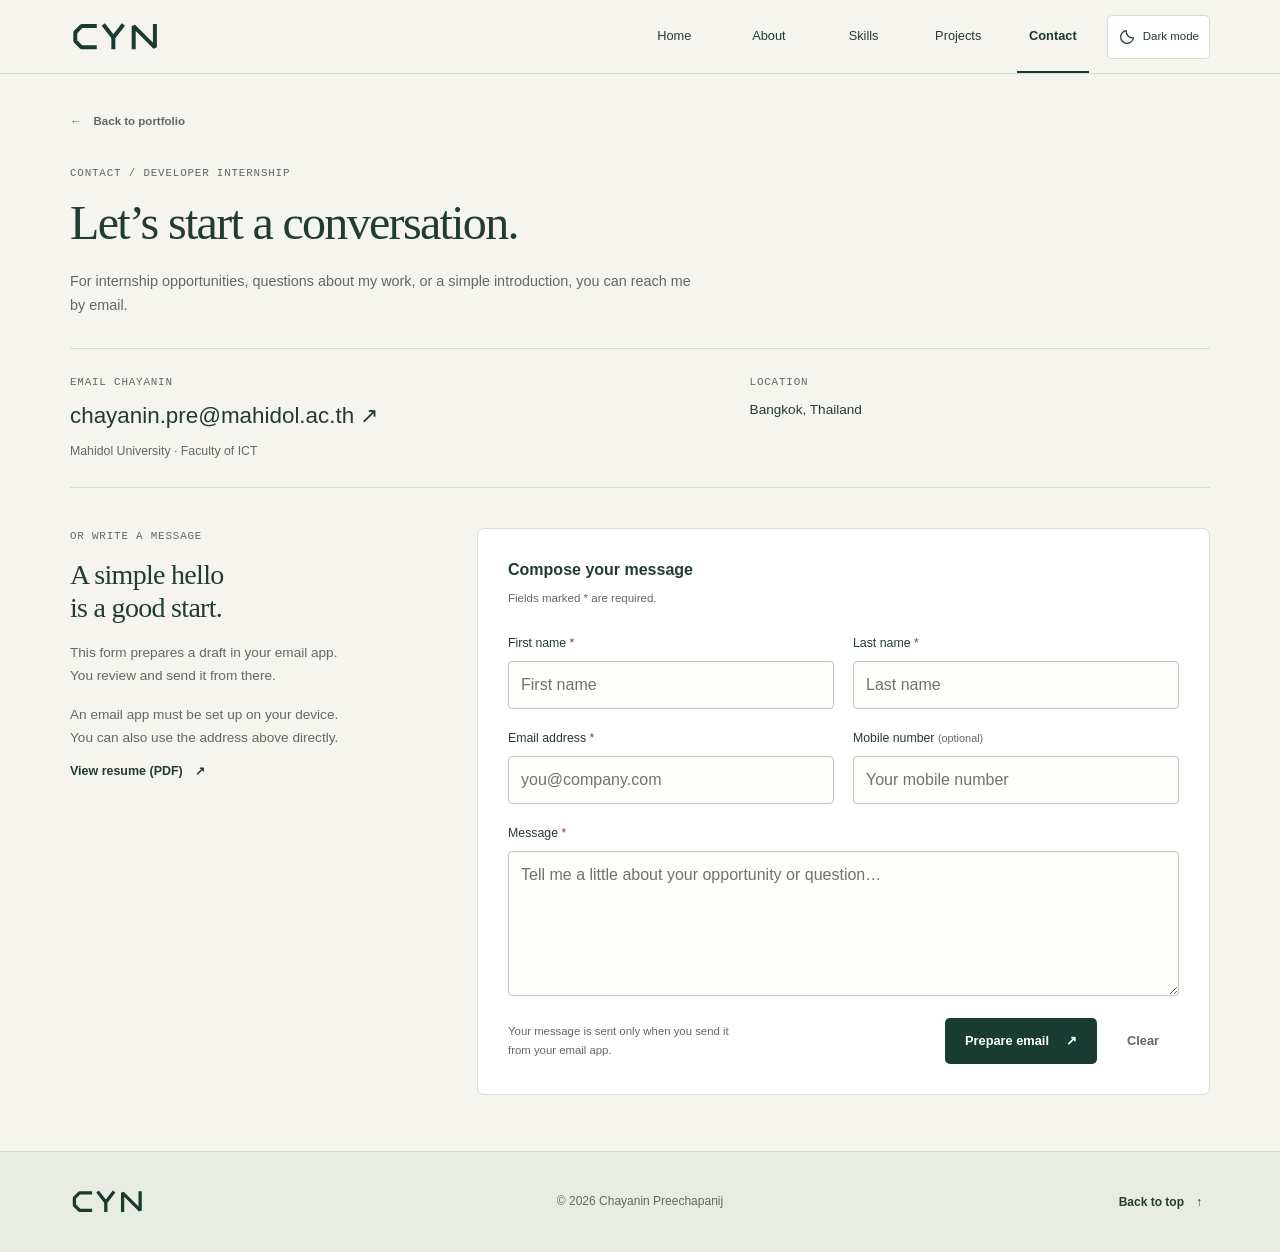
==== commit 4090e6ba: "feat: update profile, CYN branding, and project previews" ====
--- a/contact.html
+++ b/contact.html
@@ -7,6 +7,7 @@
     <meta name="theme-color" content="#193b32">
     <title>Contact | Chayanin Preechapanij</title>
     <script src="theme.js"></script>
+    <link rel="icon" type="image/svg+xml" href="assets/favicon.svg">
     <link rel="stylesheet" href="styles.css">
     <script src="script.js" defer></script>
 </head>
@@ -14,7 +15,7 @@
     <a class="skip-link" href="#main-content">Skip to content</a>
     <header class="site-header">
         <div class="container header-content">
-            <a class="wordmark" href="index.html" aria-label="Chayanin Preechapanij — home">chayanin<span aria-hidden="true">/</span><span class="wordmark-caption">developer portfolio</span></a>
+            <a class="wordmark" href="index.html" aria-label="CYN — Chayanin Preechapanij, home"><svg class="brand-mark" viewBox="0 0 104 40" width="104" height="40" aria-hidden="true" focusable="false"><path d="M28 8H13L6 15V25L13 32H28 M39 8L49 21L59 8 M49 21V32 M72 32V8L96 32V8"/></svg></a>
             <nav aria-label="Main navigation">
                 <ul class="navigation">
                     <li><a href="index.html#home" data-section="home">Home</a></li>
@@ -78,7 +79,7 @@
     </main>
     <footer class="site-footer">
         <div class="container footer-content">
-            <a class="footer-logo" href="index.html" aria-label="Chayanin Preechapanij — home">chayanin<span aria-hidden="true">/</span></a>
+            <a class="footer-logo" href="index.html" aria-label="CYN — Chayanin Preechapanij, home"><svg class="brand-mark" viewBox="0 0 104 40" width="104" height="40" aria-hidden="true" focusable="false"><path d="M28 8H13L6 15V25L13 32H28 M39 8L49 21L59 8 M49 21V32 M72 32V8L96 32V8"/></svg></a>
             <p class="footer-credit">&copy; 2026 Chayanin Preechapanij</p>
             <a class="text-link footer-top" href="#page-top">Back to top <span aria-hidden="true">↑</span></a>
         </div>
--- a/styles.css
+++ b/styles.css
@@ -70,9 +70,10 @@
 .skip-link:focus { transform: translateY(0); }
 .site-header { position: sticky; top: 0; z-index: 10; background: var(--paper); border-bottom: 1px solid var(--line); }
 .header-content { display: flex; flex-direction: column; gap: 5px; padding-top: 13px; }
-.wordmark { display: inline-flex; align-items: center; gap: 9px; align-self: flex-start; text-decoration: none; font-size: 1.15rem; font-weight: 700; letter-spacing: -0.05em; }
-.wordmark > span:first-child { color: #738367; font-weight: 400; font-size: 1.5rem; }
-.wordmark-caption { color: var(--muted); font: 0.61rem/1.4 var(--label-font); letter-spacing: 0; }
+.wordmark { display: inline-flex; align-items: center; align-self: flex-start; min-height: 44px; color: var(--green); text-decoration: none; border-radius: 4px; }
+.brand-mark { display: block; width: 92px; height: auto; overflow: visible; }
+.brand-mark path { fill: none; stroke: currentColor; stroke-width: 4.5; stroke-linecap: square; stroke-linejoin: bevel; }
+.wordmark:hover, .footer-logo:hover { color: var(--green-hover); background: var(--soft); }
 .navigation { display: grid; grid-template-columns: repeat(5, minmax(0, 1fr)); gap: 3px; list-style: none; padding: 0; }
 .navigation a { display: flex; align-items: center; justify-content: center; min-height: 44px; padding: 9px 3px; border-bottom: 2px solid transparent; text-decoration: none; font-size: 0.75rem; }
 .navigation a:hover { background: var(--soft); }
@@ -135,10 +136,77 @@
 .project-placeholder p:not(.overline) { max-width: 260px; margin-top: 10px; font-size: 0.8rem; }
 .placeholder-label { padding: 3px 8px; background: var(--soft); color: #596752; font: 0.62rem/1.6 var(--label-font); }
 
+/* Team work has its own section and editorial preview/detail layout. */
+.team-projects { margin-top: 40px; padding-top: 38px; border-top: 1px solid var(--line); }
+.team-case-study { display: grid; gap: 26px; }
+.team-case-study + .team-case-study { margin-top: 36px; padding-top: 36px; border-top: 1px solid var(--line); }
+.team-project-nav { display: flex; flex-wrap: wrap; gap: 10px; margin-bottom: 28px; }
+.team-project-nav a { display: inline-flex; align-items: center; gap: 10px; min-height: 44px; padding: 9px 14px; border: 1px solid var(--line); border-radius: 6px; background: var(--white); font-size: 0.78rem; text-decoration: none; }
+.team-project-nav a span { color: var(--muted); font: 0.68rem/1 var(--label-font); }
+.team-project-nav a:hover { border-color: var(--muted); background: var(--soft); }
+.team-preview--diagram .team-preview-link { background: #fff; }
+.team-preview--diagram img { aspect-ratio: 1.44; object-fit: contain; }
+.team-preview { min-width: 0; margin: 0; padding: 18px; align-self: start; border: 1px solid var(--line); border-radius: 10px; background: var(--soft); }
+.team-preview-label { display: flex; flex-wrap: wrap; align-items: center; justify-content: space-between; gap: 10px; margin-bottom: 18px; color: var(--muted); }
+.team-status { padding: 3px 8px; border: 1px solid var(--line); border-radius: 20px; background: var(--white); color: var(--ink); font-size: 0.67rem; }
+.team-preview-link { display: block; width: 100%; padding: 0; background: var(--white); border: 1px solid var(--line); border-radius: 5px; overflow: hidden; cursor: zoom-in; transition: border-color 160ms ease, box-shadow 160ms ease; }
+.team-preview-link:hover { border-color: var(--muted); box-shadow: 0 4px 14px rgb(0 0 0 / 10%); }
+.personal-preview { position: relative; border: 0; border-radius: 2px; background: transparent; }
+.preview-expand { position: absolute; right: 9px; bottom: 9px; display: grid; place-items: center; width: 30px; height: 30px; border: 1px solid var(--line); border-radius: 5px; background: var(--paper); color: var(--ink); pointer-events: none; }
+.preview-expand svg { fill: none; stroke: currentColor; stroke-width: 1.7; stroke-linecap: round; stroke-linejoin: round; }
+.personal-preview:hover .preview-expand,
+.personal-preview:focus-visible .preview-expand { background: var(--soft); color: var(--green); }
+.team-preview img { width: 100%; height: auto; }
+.team-preview figcaption { margin-top: 15px; color: var(--muted); font-size: 0.72rem; line-height: 1.7; }
+.team-preview figcaption span { font-size: 0.68rem; }
+.team-project-content { min-width: 0; }
+.team-project-content > .overline { margin-bottom: 10px; color: var(--muted); }
+.team-project-content h3 { font-family: var(--heading-font); font-size: 1.8rem; font-weight: 400; letter-spacing: -0.025em; }
+.team-project-content > p:not(.overline) { margin-top: 12px; font-size: 0.85rem; }
+.team-project-content > .team-subtitle { margin-top: 5px; color: var(--ink); font-weight: 600; }
+.team-contributions { padding: 17px 19px; border-left: 3px solid var(--green); border-radius: 0 6px 6px 0; background: var(--soft); }
+.team-contributions h4 { margin: 0 0 7px; font-size: 0.84rem; }
+.team-contributions p { font-size: 0.8rem; }
+.team-contributions .team-role { color: var(--ink); font-weight: 600; }
+.team-contributions ul { margin-top: 9px; padding-left: 18px; color: var(--muted); font-size: 0.79rem; }
+.team-contributions li + li { margin-top: 5px; }
+.team-details { margin-top: 19px; border-block: 1px solid var(--line); }
+.team-details summary { font-size: 0.8rem; }
+.team-detail-content { padding: 2px 0 18px; color: var(--muted); font-size: 0.79rem; }
+.team-detail-content ul { padding-left: 18px; }
+.team-detail-content li + li { margin-top: 5px; }
+.team-detail-content p { margin-top: 13px; }
+.team-project-actions { margin-top: 14px; }
+@media (min-width: 950px) {
+    .team-case-study { grid-template-columns: minmax(0, 1fr) minmax(0, 1fr); gap: 32px; }
+    .team-preview { padding: 22px; }
+}
+
+/* In-page project image preview */
+.preview-open { overflow: hidden; }
+.image-preview { width: min(1200px, calc(100% - 24px)); max-width: none; max-height: 94dvh; margin: auto; padding: 18px; border: 1px solid var(--line); border-radius: 10px; background: var(--paper); color: var(--ink); box-shadow: 0 18px 60px rgb(0 0 0 / 25%); }
+.image-preview::backdrop { background: rgb(0 0 0 / 72%); }
+.preview-toolbar { display: flex; flex-wrap: wrap; align-items: center; justify-content: space-between; gap: 12px; margin-bottom: 14px; }
+.preview-toolbar h2 { font: 600 1rem/1.4 var(--body-font); max-width: 45ch; }
+.preview-actions { display: flex; gap: 8px; }
+.preview-actions form { margin: 0; }
+.preview-control { min-height: 44px; padding: 8px 12px; border: 1px solid var(--line); border-radius: 5px; background: var(--white); color: var(--ink); font-size: 0.8rem; }
+.preview-control:hover { background: var(--soft); border-color: var(--muted); }
+.preview-image-area { overflow: auto; max-height: 68dvh; border-radius: 5px; background: var(--soft); }
+.preview-image-area img { width: auto; max-width: 100%; max-height: 68dvh; margin-inline: auto; object-fit: contain; }
+.preview-image-area.is-zoomed img { max-width: none; max-height: none; margin: 0; }
+.preview-help { margin-top: 12px; font-size: 0.72rem; line-height: 1.5; }
+
 /* 5. Profile, skills, and academic records */
 .section-with-rail { display: grid; gap: 24px; }
 .section-rail > p:last-child:not(.overline) { margin-top: 13px; max-width: 190px; font-size: 0.8rem; }
 .about-content > p:not(.section-lead) { margin-top: 16px; max-width: 750px; font-size: 0.88rem; }
+.profile-heading { display: grid; grid-template-columns: minmax(0, 1fr) 112px; align-items: center; gap: 16px; }
+.profile-photo { width: 100%; aspect-ratio: 4 / 5; object-fit: cover; object-position: center; border: 1px solid var(--line); border-radius: 8px; background: var(--soft); box-shadow: 0 4px 14px rgb(0 0 0 / 6%); }
+@media (min-width: 760px) {
+    .profile-heading { display: block; }
+    .profile-photo { max-width: 180px; margin-top: 24px; }
+}
 .section-lead { color: var(--ink); font-size: 1.3rem; font-weight: 500; letter-spacing: -0.02em; line-height: 1.5; }
 .section-lead > span { color: var(--muted); font-weight: 400; }
 .profile-note { display: flex; align-items: flex-start; gap: 12px; margin-top: 22px; padding: 14px 16px; border-left: 2px solid #77935b; background: var(--soft); }
@@ -175,6 +243,7 @@
 .record-badge { border-radius: 3px; padding: 2px 7px; background: var(--soft); color: #526348; font-size: 0.65rem; }
 .education-record h3 { margin-bottom: 5px; font-size: 1.08rem; }
 .education-record p { font-size: 0.85rem; }
+.education-record .education-degree { margin-block: 8px; color: var(--ink); font-weight: 500; }
 .education-record .record-detail { margin-top: 10px; font-size: 0.73rem; }
 .record-detail > span { padding-inline: 8px; color: var(--muted); }
 .record-detail strong { color: var(--ink); }
@@ -202,9 +271,8 @@
 .contact-invitation p:last-child { margin-top: 11px; font-size: 0.82rem; }
 .site-footer { background: #e9ece2; border-top: 1px solid #d4dbcc; }
 .footer-content { display: grid; grid-template-columns: minmax(0, 1fr) minmax(0, 1fr); align-items: center; gap: 12px 16px; padding-block: 24px; }
-.footer-logo { display: inline-flex; align-items: center; gap: 9px; justify-self: start; min-height: 44px; color: var(--ink); font-size: 1.15rem; font-weight: 700; letter-spacing: -0.05em; text-decoration: none; }
-.footer-logo span { color: var(--muted); font-size: 1.5rem; font-weight: 400; }
-.footer-logo:hover { color: var(--green-hover); }
+.footer-logo { display: inline-flex; align-items: center; justify-self: start; min-height: 44px; color: var(--green); border-radius: 4px; text-decoration: none; }
+.footer-logo .brand-mark { width: 76px; }
 .footer-credit { grid-column: 1 / -1; grid-row: 2; text-align: center; font-size: 0.75rem; line-height: 1.6; }
 .footer-top { grid-column: 2; grid-row: 1; justify-self: end; padding-inline: 8px; border-radius: 5px; font-size: 0.75rem; white-space: nowrap; }
 .footer-top:hover { background: var(--soft); }
@@ -295,7 +363,6 @@
 }
 
 @media (min-width: 1050px) {
-    .wordmark-caption { font-size: 0.67rem; }
     .navigation { gap: 23px; }
     .navigation a { font-size: 0.8rem; padding-inline: 12px; }
     .intro-facts { padding-block: 20px; }
@@ -360,7 +427,6 @@
 .pdf-label { font: 0.65rem/1.4 var(--label-font); border: 1px solid #7c9583; border-radius: 3px; padding: 2px 4px; }
 .navigation a { min-height: 44px; }
 html { scroll-padding-top: 145px; }
-[data-theme="dark"] .wordmark > span:first-child { color: var(--muted); }
 [data-theme="dark"] .project-cover { background: #23382b; }
 [data-theme="dark"] .project-cover > .overline,
 [data-theme="dark"] .cover-caption { color: #bed0b5; }
@@ -376,9 +442,6 @@
 [data-theme="dark"] textarea { background: #142119; border-color: #627658; }
 [data-theme="dark"] input::placeholder,
 [data-theme="dark"] textarea::placeholder { color: #a7b69e; }
-@media (max-width: 599px) {
-    .wordmark-caption { display: none; }
-}
 @media (min-width: 950px) {
     .header-content { grid-template-columns: minmax(0, 1fr) auto auto; gap: 18px; padding-top: 0; }
     .header-content nav { grid-column: 2; grid-row: 1; }
